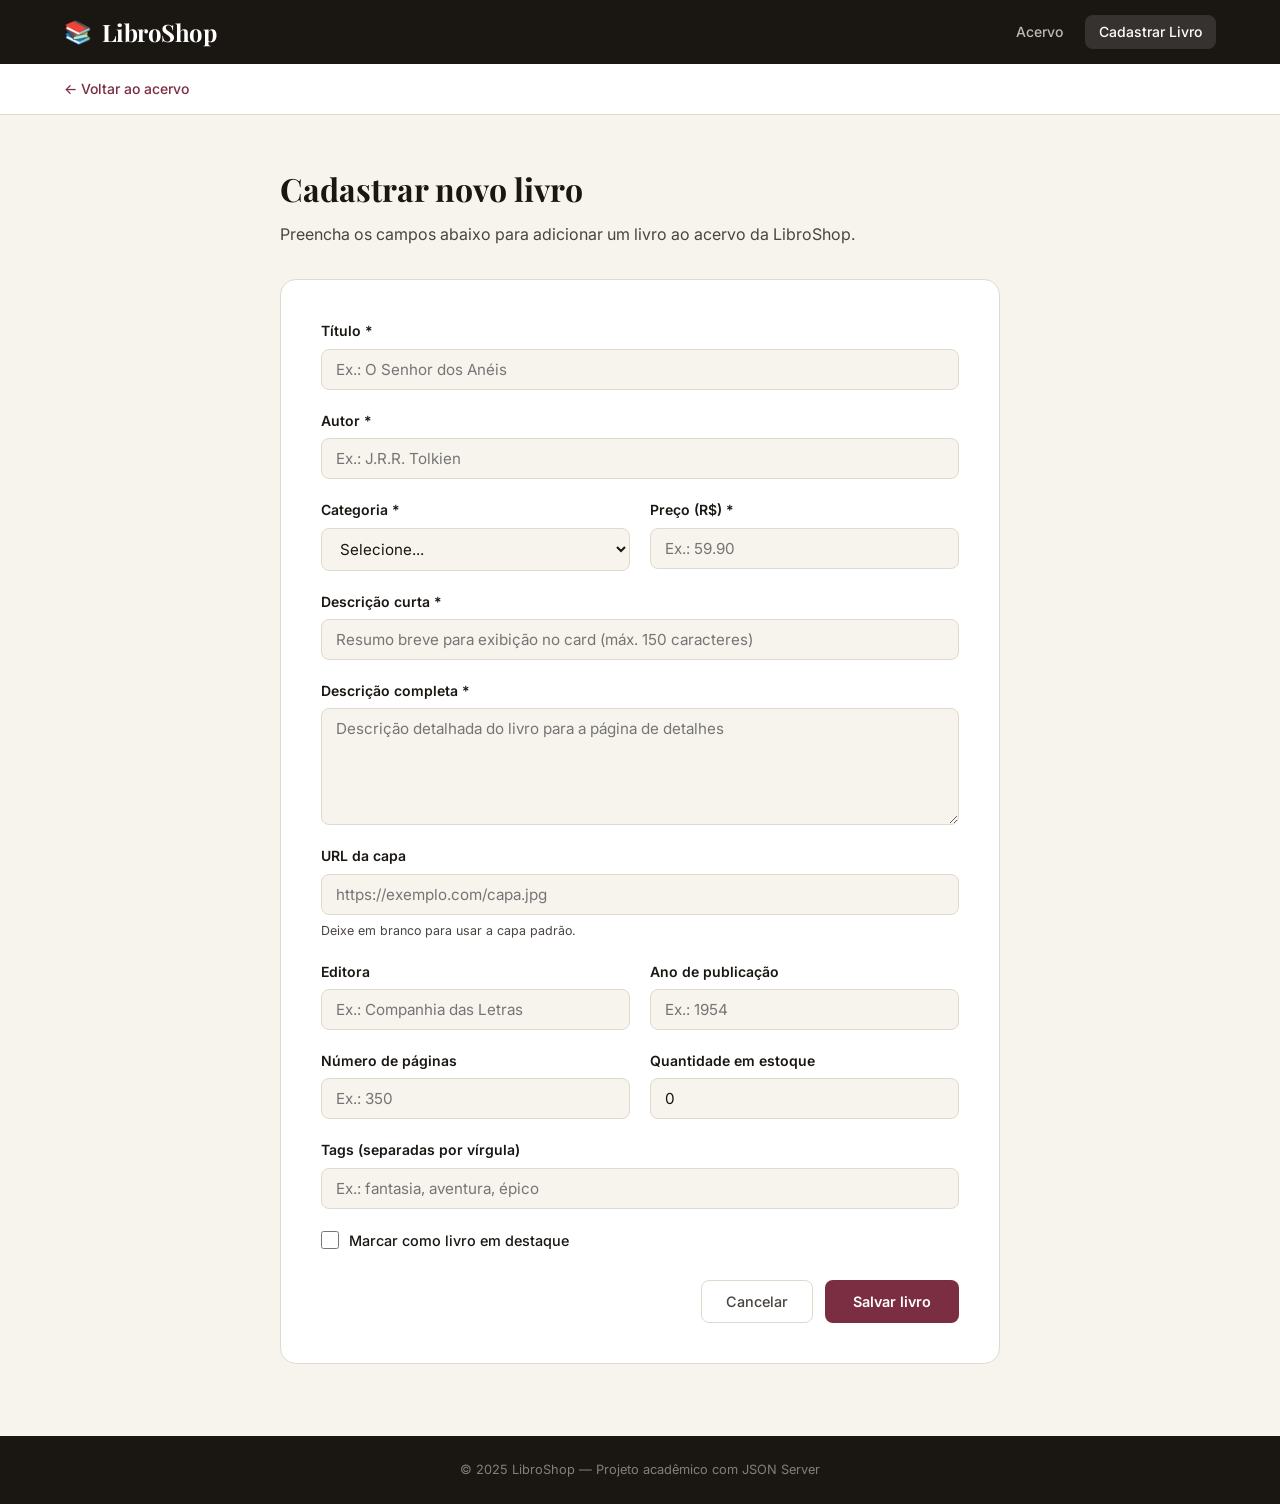
==== public/cadastro_livros.html @ 9656d4f9 "eu não vi que tinha que commitar antes de cada tag, então vou descrever tudo nessa. tag 1- Adicionei" ====
<!DOCTYPE html>
<html lang="pt-BR">
<head>
  <meta charset="UTF-8" />
  <meta name="viewport" content="width=device-width, initial-scale=1.0" />
  <title>Cadastrar Livro — LibroShop</title>
  <link rel="stylesheet" href="assets/css/styles.css" />
  <link rel="preconnect" href="https://fonts.googleapis.com" />
  <link rel="preconnect" href="https://fonts.gstatic.com" crossorigin />
  <link href="https://fonts.googleapis.com/css2?family=Playfair+Display:ital,wght@0,400;0,700;1,400&family=Inter:wght@300;400;500;600&display=swap" rel="stylesheet" />
</head>
<body>
  <header class="site-header">
    <div class="header-inner">
      <a href="index.html" class="logo">
        <span class="logo-icon">📚</span>
        <span class="logo-text">LibroShop</span>
      </a>
      <nav class="header-nav">
        <a href="index.html" class="nav-link">Acervo</a>
        <a href="cadastro_livros.html" class="nav-link active">Cadastrar Livro</a>
      </nav>
    </div>
  </header>
  <div class="breadcrumb-bar">
    <div class="container">
      <a href="index.html" class="breadcrumb-link">← Voltar ao acervo</a>
    </div>
  </div>
  <main class="main-content">
    <div class="container">
      <div class="form-wrapper">
        <h1 class="form-titulo">Cadastrar novo livro</h1>
        <p class="form-sub">Preencha os campos abaixo para adicionar um livro ao acervo da LibroShop.</p>

        <div id="form-feedback" class="hidden"></div>

        <form id="form-livro" class="cadastro-form" novalidate>

          <div class="form-group">
            <label for="titulo">Título *</label>
            <input type="text" id="titulo" name="titulo" placeholder="Ex.: O Senhor dos Anéis" required />
          </div>

          <div class="form-group">
            <label for="autor">Autor *</label>
            <input type="text" id="autor" name="autor" placeholder="Ex.: J.R.R. Tolkien" required />
          </div>

          <div class="form-row">
            <div class="form-group">
              <label for="categoria">Categoria *</label>
              <select id="categoria" name="categoria" required>
                <option value="">Selecione...</option>
                <option value="Fantasia">Fantasia</option>
                <option value="Ficção Científica">Ficção Científica</option>
                <option value="Distopia">Distopia</option>
                <option value="Literatura Clássica">Literatura Clássica</option>
                <option value="Literatura Latino-americana">Literatura Latino-americana</option>
                <option value="Outro">Outro</option>
              </select>
            </div>
            <div class="form-group">
              <label for="preco">Preço (R$) *</label>
              <input type="number" id="preco" name="preco" placeholder="Ex.: 59.90" step="0.01" min="0" required />
            </div>
          </div>

          <div class="form-group">
            <label for="descricaoCurta">Descrição curta *</label>
            <input type="text" id="descricaoCurta" name="descricaoCurta" maxlength="150"
              placeholder="Resumo breve para exibição no card (máx. 150 caracteres)" required />
          </div>

          <div class="form-group">
            <label for="descricaoCompleta">Descrição completa *</label>
            <textarea id="descricaoCompleta" name="descricaoCompleta" rows="5"
              placeholder="Descrição detalhada do livro para a página de detalhes" required></textarea>
          </div>

          <div class="form-group">
            <label for="imagem">URL da capa</label>
            <input type="url" id="imagem" name="imagem" placeholder="https://exemplo.com/capa.jpg" />
            <small>Deixe em branco para usar a capa padrão.</small>
          </div>

          <div class="form-row">
            <div class="form-group">
              <label for="editora">Editora</label>
              <input type="text" id="editora" name="editora" placeholder="Ex.: Companhia das Letras" />
            </div>
            <div class="form-group">
              <label for="anoPublicacao">Ano de publicação</label>
              <input type="number" id="anoPublicacao" name="anoPublicacao" placeholder="Ex.: 1954" min="1000" max="2099" />
            </div>
          </div>

          <div class="form-row">
            <div class="form-group">
              <label for="paginas">Número de páginas</label>
              <input type="number" id="paginas" name="paginas" placeholder="Ex.: 350" min="1" />
            </div>
            <div class="form-group">
              <label for="estoque">Quantidade em estoque</label>
              <input type="number" id="estoque" name="estoque" placeholder="Ex.: 10" min="0" value="0" />
            </div>
          </div>

          <div class="form-group">
            <label for="tags">Tags (separadas por vírgula)</label>
            <input type="text" id="tags" name="tags" placeholder="Ex.: fantasia, aventura, épico" />
          </div>

          <div class="form-group form-group-check">
            <label class="check-label">
              <input type="checkbox" id="destaque" name="destaque" />
              <span>Marcar como livro em destaque</span>
            </label>
          </div>

          <div class="form-actions">
            <button type="button" class="btn-cancelar" onclick="window.location.href='index.html'">
              Cancelar
            </button>
            <button type="submit" class="btn-salvar">
              Salvar livro
            </button>
          </div>

        </form>
      </div>
    </div>
  </main>
  <footer class="site-footer">
    <div class="container">
      <p>© 2025 LibroShop — Projeto acadêmico com JSON Server</p>
    </div>
  </footer>

  <script src="assets/scripts/cadastro_livros.js"></script>
</body>
</html>
---- public/assets/css/styles.css ----
:root {
  --cor-fundo:        #F7F4EE;
  --cor-fundo-card:   #FFFFFF;
  --cor-tinta:        #1A1612;
  --cor-tinta-suave:  #4A4440;
  --cor-ocre:         #C8973A;
  --cor-vinho:        #7B2D42;
  --cor-vinho-hover:  #5E1F30;
  --cor-borda:        #E0D9CE;
  --cor-tag-bg:       #EDE8DF;
  --cor-tag-texto:    #5A4F42;
  --cor-erro:         #C0392B;
  --cor-sucesso:      #27AE60;

  --fonte-display:    'Playfair Display', Georgia, serif;
  --fonte-corpo:      'Inter', system-ui, sans-serif;

  --raio:             8px;
  --raio-grande:      16px;
  --sombra-card:      0 2px 12px rgba(26,22,18,0.08);
  --sombra-hover:     0 8px 28px rgba(26,22,18,0.14);
  --transicao:        0.2s ease;
}


*, *::before, *::after { box-sizing: border-box; margin: 0; padding: 0; }

html { scroll-behavior: smooth; }

body {
  font-family: var(--fonte-corpo);
  background: var(--cor-fundo);
  color: var(--cor-tinta);
  line-height: 1.6;
  min-height: 100vh;
  display: flex;
  flex-direction: column;
}

a { color: inherit; text-decoration: none; }
img { display: block; max-width: 100%; }
ul { list-style: none; }


.container {
  width: 100%;
  max-width: 1200px;
  margin: 0 auto;
  padding: 0 24px;
}

.hidden { display: none !important; }

.site-header {
  background: var(--cor-tinta);
  position: sticky;
  top: 0;
  z-index: 100;
}

.header-inner {
  max-width: 1200px;
  margin: 0 auto;
  padding: 0 24px;
  height: 64px;
  display: flex;
  align-items: center;
  justify-content: space-between;
}

.logo {
  display: flex;
  align-items: center;
  gap: 10px;
  font-family: var(--fonte-display);
  font-size: 1.5rem;
  color: #FFFFFF;
  font-weight: 700;
  letter-spacing: -0.02em;
}

.logo-icon { font-size: 1.4rem; }

.header-nav { display: flex; gap: 8px; }

.nav-link {
  color: rgba(255,255,255,0.7);
  font-size: 0.875rem;
  font-weight: 500;
  padding: 6px 14px;
  border-radius: var(--raio);
  transition: background var(--transicao), color var(--transicao);
}

.nav-link:hover,
.nav-link.active {
  background: rgba(255,255,255,0.12);
  color: #FFFFFF;
}

.hero {
  background: var(--cor-tinta);
  position: relative;
  overflow: hidden;
  padding: 72px 24px 80px;
}

.hero-inner {
  max-width: 600px;
  margin: 0 auto;
  text-align: center;
  position: relative;
  z-index: 1;
}

.hero-eyebrow {
  font-size: 0.75rem;
  letter-spacing: 0.18em;
  text-transform: uppercase;
  color: var(--cor-ocre);
  font-weight: 600;
  margin-bottom: 12px;
}

.hero-title {
  font-family: var(--fonte-display);
  font-size: clamp(2.8rem, 6vw, 4.5rem);
  color: #FFFFFF;
  line-height: 1.1;
  font-weight: 700;
  margin-bottom: 20px;
}

.hero-title em {
  font-style: italic;
  color: var(--cor-ocre);
}

.hero-sub {
  color: rgba(255,255,255,0.65);
  font-size: 1.05rem;
  font-weight: 300;
  max-width: 440px;
  margin: 0 auto;
}

.hero-accent {
  position: absolute;
  inset: 0;
  background:
    radial-gradient(ellipse 60% 80% at 90% 10%, rgba(200,151,58,0.12) 0%, transparent 60%),
    radial-gradient(ellipse 50% 60% at 5% 90%, rgba(123,45,66,0.15) 0%, transparent 55%);
  pointer-events: none;
}

.filters-section {
  border-bottom: 1px solid var(--cor-borda);
  background: var(--cor-fundo-card);
}

.filters-bar {
  display: flex;
  gap: 8px;
  padding: 16px 0;
  overflow-x: auto;
  -webkit-overflow-scrolling: touch;
  scrollbar-width: none;
}

.filters-bar::-webkit-scrollbar { display: none; }

.filter-btn {
  white-space: nowrap;
  padding: 7px 18px;
  border-radius: 999px;
  border: 1.5px solid var(--cor-borda);
  background: transparent;
  color: var(--cor-tinta-suave);
  font-family: var(--fonte-corpo);
  font-size: 0.85rem;
  font-weight: 500;
  cursor: pointer;
  transition: all var(--transicao);
  flex-shrink: 0;
}

.filter-btn:hover {
  border-color: var(--cor-ocre);
  color: var(--cor-tinta);
}

.filter-btn.active {
  background: var(--cor-tinta);
  border-color: var(--cor-tinta);
  color: #FFFFFF;
}

.main-content {
  flex: 1;
  padding: 48px 0 72px;
}

.loading-state {
  display: flex;
  flex-direction: column;
  align-items: center;
  gap: 16px;
  padding: 80px 0;
  color: var(--cor-tinta-suave);
  font-size: 0.95rem;
}

.spinner {
  width: 36px;
  height: 36px;
  border: 3px solid var(--cor-borda);
  border-top-color: var(--cor-ocre);
  border-radius: 50%;
  animation: spin 0.7s linear infinite;
}

@keyframes spin { to { transform: rotate(360deg); } }

.error-state {
  padding: 40px 0;
  text-align: center;
  color: var(--cor-erro);
}

.error-card {
  background: #FEF8F8;
  border: 1px solid #F5C6C6;
  border-radius: var(--raio-grande);
  padding: 40px;
  max-width: 500px;
  margin: 0 auto;
  display: flex;
  flex-direction: column;
  align-items: center;
  gap: 16px;
}

.error-icon { font-size: 2.5rem; }

.cards-grid {
  display: grid;
  grid-template-columns: repeat(auto-fill, minmax(260px, 1fr));
  gap: 28px;
}

.card {
  background: var(--cor-fundo-card);
  border-radius: var(--raio-grande);
  box-shadow: var(--sombra-card);
  overflow: hidden;
  display: flex;
  flex-direction: column;
  transition: box-shadow var(--transicao), transform var(--transicao);
}

.card:hover {
  box-shadow: var(--sombra-hover);
  transform: translateY(-3px);
}

.card-img-wrap {
  position: relative;
  height: 280px;
  background: #F0EADF;
  overflow: hidden;
}

.card-img {
  width: 100%;
  height: 100%;
  object-fit: cover;
  transition: transform 0.4s ease;
}

.card:hover .card-img { transform: scale(1.04); }

.badge-destaque {
  position: absolute;
  top: 12px;
  left: 12px;
  background: var(--cor-ocre);
  color: var(--cor-tinta);
  font-size: 0.7rem;
  font-weight: 700;
  letter-spacing: 0.08em;
  text-transform: uppercase;
  padding: 4px 10px;
  border-radius: 999px;
}

.card-body {
  padding: 20px;
  display: flex;
  flex-direction: column;
  flex: 1;
  gap: 6px;
}

.card-categoria {
  font-size: 0.72rem;
  font-weight: 600;
  letter-spacing: 0.1em;
  text-transform: uppercase;
  color: var(--cor-vinho);
}

.card-titulo {
  font-family: var(--fonte-display);
  font-size: 1.15rem;
  font-weight: 700;
  line-height: 1.3;
  color: var(--cor-tinta);
}

.card-autor {
  font-size: 0.82rem;
  color: var(--cor-tinta-suave);
}

.card-descricao {
  font-size: 0.875rem;
  color: var(--cor-tinta-suave);
  line-height: 1.5;
  display: -webkit-box;
  -webkit-line-clamp: 3;
  -webkit-box-orient: vertical;
  overflow: hidden;
  margin-top: 4px;
}

.card-meta {
  display: flex;
  justify-content: space-between;
  align-items: center;
  margin-top: 8px;
}

.card-avaliacao,
.detail-avaliacao {
  display: flex;
  align-items: center;
  gap: 4px;
}

.estrela { font-size: 0.9rem; }
.estrela.cheia { color: var(--cor-ocre); }
.estrela.meia { color: var(--cor-ocre); opacity: 0.6; }
.estrela.vazia { color: #D0C8BC; }

.avaliacao-num {
  font-size: 0.8rem;
  font-weight: 600;
  color: var(--cor-tinta-suave);
  margin-left: 4px;
}

.card-preco {
  font-family: var(--fonte-display);
  font-size: 1.1rem;
  font-weight: 700;
  color: var(--cor-tinta);
}

.card-tags {
  display: flex;
  flex-wrap: wrap;
  gap: 6px;
  margin-top: 4px;
}

.tag {
  background: var(--cor-tag-bg);
  color: var(--cor-tag-texto);
  font-size: 0.72rem;
  font-weight: 500;
  padding: 3px 10px;
  border-radius: 999px;
}

.btn-detalhes {
  display: inline-block;
  margin-top: auto;
  padding-top: 14px;
  color: var(--cor-vinho);
  font-size: 0.88rem;
  font-weight: 600;
  transition: color var(--transicao);
}

.btn-detalhes:hover { color: var(--cor-vinho-hover); }

.empty-state {
  grid-column: 1 / -1;
  text-align: center;
  padding: 60px 0;
  color: var(--cor-tinta-suave);
}

.breadcrumb-bar {
  border-bottom: 1px solid var(--cor-borda);
  background: var(--cor-fundo-card);
  padding: 12px 0;
}

.breadcrumb-link {
  font-size: 0.875rem;
  color: var(--cor-vinho);
  font-weight: 500;
  transition: color var(--transicao);
}

.breadcrumb-link:hover { color: var(--cor-vinho-hover); }

.detail-layout {
  display: grid;
  grid-template-columns: 300px 1fr;
  gap: 60px;
  align-items: start;
}

@media (max-width: 768px) {
  .detail-layout { grid-template-columns: 1fr; gap: 32px; }
}

.detail-img-wrap {
  position: relative;
  border-radius: var(--raio-grande);
  overflow: hidden;
  box-shadow: 0 8px 32px rgba(26,22,18,0.18);
}

.detail-img { width: 100%; aspect-ratio: 2/3; object-fit: cover; }

.detail-info-col {
  display: flex;
  flex-direction: column;
  gap: 16px;
}

.detail-titulo {
  font-family: var(--fonte-display);
  font-size: clamp(1.8rem, 4vw, 2.8rem);
  font-weight: 700;
  line-height: 1.2;
  color: var(--cor-tinta);
}

.detail-autor {
  font-size: 1rem;
  color: var(--cor-tinta-suave);
}

.detail-avaliacao {
  margin-top: 4px;
}

.detail-avaliacao .estrela { font-size: 1.1rem; }

.detail-descricao {
  font-size: 1rem;
  line-height: 1.8;
  color: var(--cor-tinta-suave);
  border-left: 3px solid var(--cor-ocre);
  padding-left: 20px;
}

.detail-section-label {
  font-size: 0.72rem;
  letter-spacing: 0.12em;
  text-transform: uppercase;
  color: var(--cor-tinta-suave);
  margin-bottom: 8px;
  font-weight: 600;
}

.tags-list { display: flex; flex-wrap: wrap; gap: 8px; }

.detail-meta-grid {
  display: grid;
  grid-template-columns: repeat(auto-fill, minmax(160px, 1fr));
  gap: 12px;
  padding: 24px;
  background: var(--cor-fundo-card);
  border-radius: var(--raio-grande);
  border: 1px solid var(--cor-borda);
}

.meta-item { display: flex; flex-direction: column; gap: 4px; }

.meta-label {
  font-size: 0.72rem;
  letter-spacing: 0.1em;
  text-transform: uppercase;
  color: var(--cor-tinta-suave);
  font-weight: 600;
}

.meta-value {
  font-size: 0.95rem;
  font-weight: 500;
  color: var(--cor-tinta);
}

.badge-estoque {
  font-size: 0.82rem;
  font-weight: 600;
  padding: 3px 10px;
  border-radius: 999px;
}

.badge-estoque.disponivel { background: #E8F8EF; color: #1E7A47; }
.badge-estoque.esgotado   { background: #FEF0EE; color: var(--cor-erro); }

.detail-purchase {
  display: flex;
  align-items: center;
  gap: 20px;
  flex-wrap: wrap;
}

.detail-preco {
  font-family: var(--fonte-display);
  font-size: 2rem;
  font-weight: 700;
  color: var(--cor-tinta);
}

.btn-comprar {
  background: var(--cor-vinho);
  color: #FFFFFF;
  border: none;
  padding: 14px 28px;
  border-radius: var(--raio);
  font-family: var(--fonte-corpo);
  font-size: 0.95rem;
  font-weight: 600;
  cursor: pointer;
  transition: background var(--transicao);
}

.btn-comprar:hover:not(:disabled) { background: var(--cor-vinho-hover); }
.btn-comprar:disabled { background: #C8C0B8; cursor: not-allowed; }

.btn-voltar {
  display: inline-block;
  color: var(--cor-vinho);
  font-size: 0.875rem;
  font-weight: 600;
  transition: color var(--transicao);
}

.btn-voltar:hover { color: var(--cor-vinho-hover); }

.form-wrapper {
  max-width: 720px;
  margin: 0 auto;
}

.form-titulo {
  font-family: var(--fonte-display);
  font-size: 2rem;
  font-weight: 700;
  margin-bottom: 8px;
}

.form-sub {
  color: var(--cor-tinta-suave);
  margin-bottom: 32px;
}

.cadastro-form {
  background: var(--cor-fundo-card);
  border: 1px solid var(--cor-borda);
  border-radius: var(--raio-grande);
  padding: 40px;
  display: flex;
  flex-direction: column;
  gap: 20px;
}

.form-row {
  display: grid;
  grid-template-columns: 1fr 1fr;
  gap: 20px;
}

@media (max-width: 600px) {
  .form-row { grid-template-columns: 1fr; }
  .cadastro-form { padding: 24px; }
}

.form-group {
  display: flex;
  flex-direction: column;
  gap: 6px;
}

.form-group label {
  font-size: 0.875rem;
  font-weight: 600;
  color: var(--cor-tinta);
}

.form-group small {
  font-size: 0.78rem;
  color: var(--cor-tinta-suave);
}

.form-group input,
.form-group select,
.form-group textarea {
  padding: 10px 14px;
  border: 1.5px solid var(--cor-borda);
  border-radius: var(--raio);
  font-family: var(--fonte-corpo);
  font-size: 0.95rem;
  color: var(--cor-tinta);
  background: var(--cor-fundo);
  transition: border-color var(--transicao);
  outline: none;
}

.form-group input:focus,
.form-group select:focus,
.form-group textarea:focus {
  border-color: var(--cor-ocre);
  background: #FFFFFF;
}

.form-group textarea { resize: vertical; }

.form-group-check .check-label {
  display: flex;
  align-items: center;
  gap: 10px;
  cursor: pointer;
  font-size: 0.9rem;
  font-weight: 500;
}

.form-group-check input[type="checkbox"] {
  width: 18px;
  height: 18px;
  accent-color: var(--cor-ocre);
  cursor: pointer;
  padding: 0;
}

.form-actions {
  display: flex;
  gap: 12px;
  justify-content: flex-end;
  padding-top: 8px;
}

.btn-cancelar {
  padding: 12px 24px;
  border: 1.5px solid var(--cor-borda);
  border-radius: var(--raio);
  background: transparent;
  color: var(--cor-tinta-suave);
  font-family: var(--fonte-corpo);
  font-size: 0.9rem;
  font-weight: 500;
  cursor: pointer;
  transition: all var(--transicao);
}

.btn-cancelar:hover {
  border-color: var(--cor-tinta);
  color: var(--cor-tinta);
}

.btn-salvar {
  padding: 12px 28px;
  background: var(--cor-vinho);
  border: none;
  border-radius: var(--raio);
  color: #FFFFFF;
  font-family: var(--fonte-corpo);
  font-size: 0.9rem;
  font-weight: 600;
  cursor: pointer;
  transition: background var(--transicao);
}

.btn-salvar:hover:not(:disabled) { background: var(--cor-vinho-hover); }
.btn-salvar:disabled { background: #C8C0B8; cursor: not-allowed; }

.form-feedback {
  padding: 14px 18px;
  border-radius: var(--raio);
  font-size: 0.9rem;
  font-weight: 500;
  margin-bottom: 4px;
}

.form-feedback.success {
  background: #E8F8EF;
  color: #1E7A47;
  border: 1px solid #B2DFCF;
}

.form-feedback.error {
  background: #FEF0EE;
  color: var(--cor-erro);
  border: 1px solid #F5C6C6;
}

.site-footer {
  background: var(--cor-tinta);
  color: rgba(255,255,255,0.45);
  font-size: 0.8rem;
  text-align: center;
  padding: 24px 0;
}

@media (max-width: 900px) {
  .cards-grid { grid-template-columns: repeat(auto-fill, minmax(220px, 1fr)); }
}

@media (max-width: 480px) {
  .hero { padding: 48px 20px 56px; }
  .cards-grid { grid-template-columns: 1fr; }
}
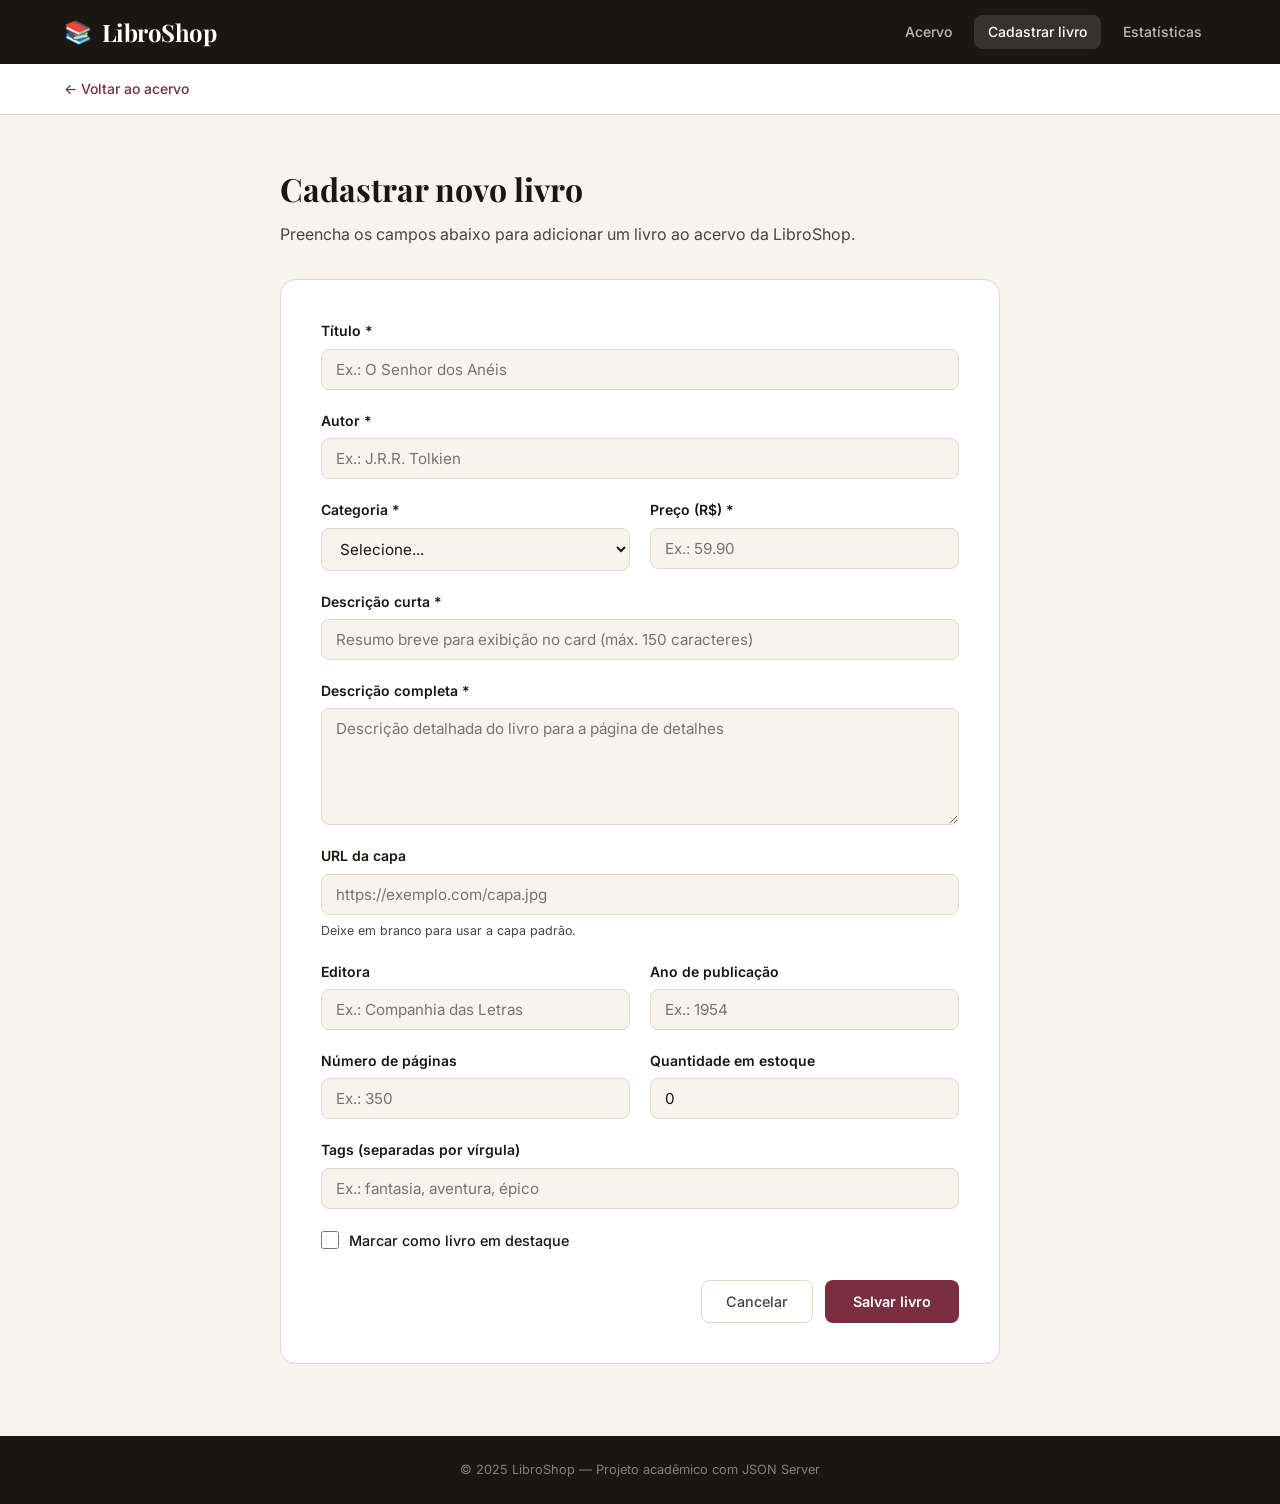
==== commit fd3dbf0c: "commitei estando na pasta errado, então commitou errado. versão certa." ====
--- a/public/cadastro_livros.html
+++ b/public/cadastro_livros.html
@@ -18,7 +18,8 @@
       </a>
       <nav class="header-nav">
         <a href="index.html" class="nav-link">Acervo</a>
-        <a href="cadastro_livros.html" class="nav-link active">Cadastrar Livro</a>
+        <a href="cadastro_livros.html" class="nav-link active">Cadastrar livro</a>
+        <a href="dashboard.html" class="nav-link">Estatísticas</a>
       </nav>
     </div>
   </header>
